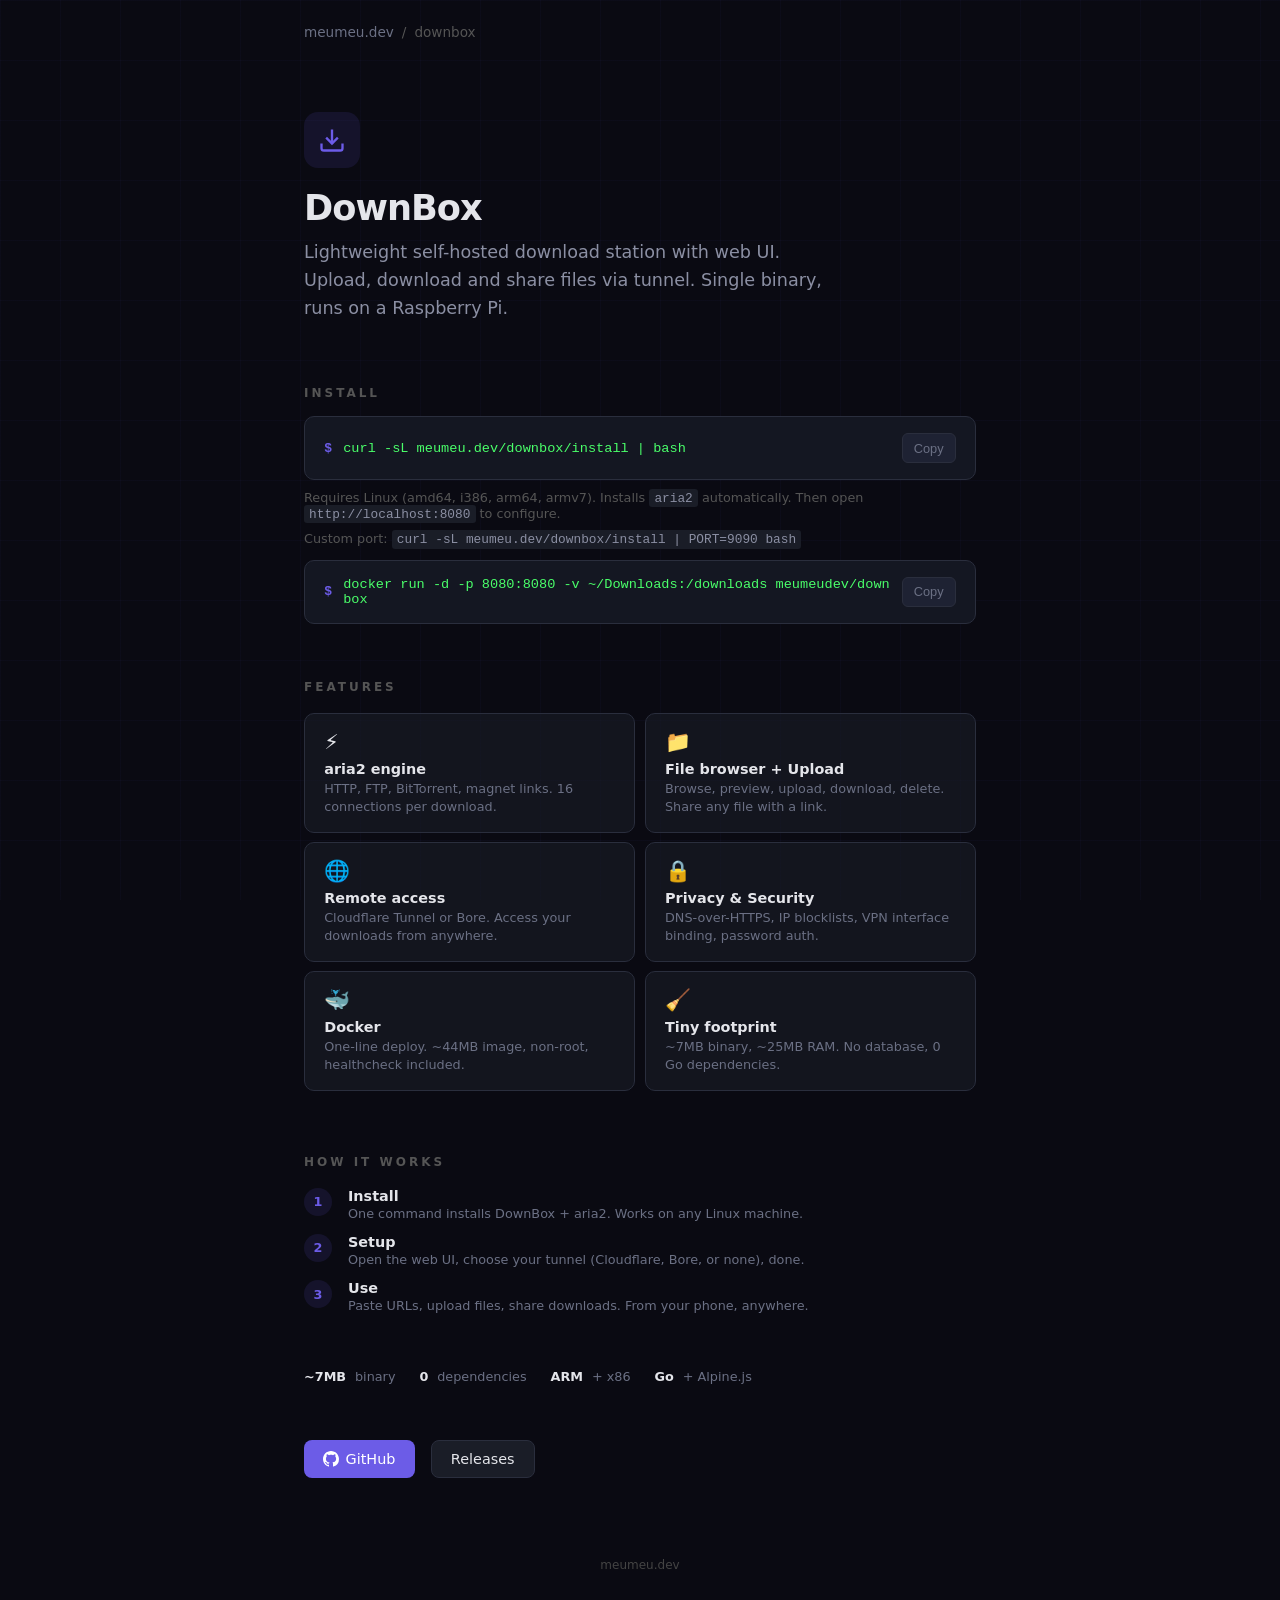
==== docs/index.html @ 7c848ea4 "Add GitHub Pages landing page in docs/ Co-Authored-By: Claude Opus 4.6 (1M context) <noreply@anthrop" ====
<!DOCTYPE html>
<html lang="en">
<head>
    <meta charset="UTF-8">
    <meta name="viewport" content="width=device-width, initial-scale=1.0">
    <title>DownBox — Self-hosted download station</title>
    <meta name="description" content="Lightweight self-hosted download station. Upload, download and share files via tunnel. aria2 + file browser. Single binary, runs on Raspberry Pi.">
    <style>
        * { margin: 0; padding: 0; box-sizing: border-box; }
        body {
            background: #0a0a12;
            color: #e4e5ea;
            font-family: 'Segoe UI', system-ui, -apple-system, sans-serif;
            -webkit-font-smoothing: antialiased;
        }
        a { color: #6c5ce7; text-decoration: none; }
        a:hover { color: #7c6df7; }

        .bg-grid {
            position: fixed; inset: 0; z-index: 0;
            background-image:
                linear-gradient(rgba(108,108,255,0.03) 1px, transparent 1px),
                linear-gradient(90deg, rgba(108,108,255,0.03) 1px, transparent 1px);
            background-size: 60px 60px;
        }

        .wrap { position: relative; z-index: 2; max-width: 720px; margin: 0 auto; padding: 0 1.5rem; }

        /* Nav */
        nav {
            display: flex; align-items: center; gap: 0.5rem;
            padding: 1.5rem 0; font-size: 0.85rem; color: #555;
        }
        nav a { color: #6b7084; }
        nav a:hover { color: #e4e5ea; }

        /* Hero */
        .hero { padding: 3rem 0 2.5rem; }
        .hero-icon {
            width: 56px; height: 56px;
            background: rgba(108, 92, 231, 0.12);
            border-radius: 14px;
            display: flex; align-items: center; justify-content: center;
            margin-bottom: 1.2rem;
        }
        .hero-icon svg { color: #6c5ce7; }
        h1 {
            font-size: 2.2rem; font-weight: 800; letter-spacing: -1px;
            margin-bottom: 0.6rem;
        }
        .hero p {
            font-size: 1.1rem; color: #8b8fa3; line-height: 1.6;
            max-width: 540px;
        }

        /* Install */
        .install-section { padding: 1.5rem 0; }
        .install-section h2 {
            font-size: 0.75rem; text-transform: uppercase;
            letter-spacing: 3px; color: #555; margin-bottom: 1rem;
        }
        .install-box {
            background: #141722;
            border: 1px solid #2a2e3d;
            border-radius: 10px;
            padding: 1rem 1.2rem;
            display: flex; align-items: center; gap: 0.7rem;
        }
        .install-box .prompt { color: #6c5ce7; font-weight: 700; font-family: monospace; }
        .install-box code {
            flex: 1;
            font-family: 'JetBrains Mono', 'Fira Code', monospace;
            font-size: 0.85rem;
            color: #4aff6a;
            word-break: break-all;
        }
        .copy-btn {
            background: #1e2233; border: 1px solid #2a2e3d; border-radius: 6px;
            padding: 0.4rem 0.7rem; cursor: pointer; color: #6b7084;
            font-size: 0.8rem; transition: all 0.15s; display: flex; align-items: center; gap: 0.3rem;
        }
        .copy-btn:hover { border-color: #6c5ce7; color: #e4e5ea; }
        .install-note {
            margin-top: 0.6rem; font-size: 0.8rem; color: #555;
        }
        .install-note code {
            background: #1a1d27; padding: 0.15em 0.4em; border-radius: 3px;
            font-size: 0.8rem; color: #8b8fa3;
        }

        /* Features */
        .features { padding: 2rem 0; }
        .features h2 {
            font-size: 0.75rem; text-transform: uppercase;
            letter-spacing: 3px; color: #555; margin-bottom: 1.2rem;
        }
        .feat-grid {
            display: grid; grid-template-columns: 1fr 1fr; gap: 0.6rem;
        }
        .feat {
            background: rgba(26, 29, 39, 0.6);
            border: 1px solid #2a2e3d;
            border-radius: 10px;
            padding: 1rem 1.2rem;
        }
        .feat-icon { font-size: 1.3rem; margin-bottom: 0.4rem; }
        .feat strong { font-size: 0.9rem; display: block; margin-bottom: 0.2rem; }
        .feat p { font-size: 0.8rem; color: #6b7084; line-height: 1.4; }

        /* How it works */
        .how { padding: 2rem 0; }
        .how h2 {
            font-size: 0.75rem; text-transform: uppercase;
            letter-spacing: 3px; color: #555; margin-bottom: 1.2rem;
        }
        .steps { display: flex; flex-direction: column; gap: 0.8rem; }
        .step {
            display: flex; align-items: flex-start; gap: 1rem;
        }
        .step-num {
            width: 28px; height: 28px; flex-shrink: 0;
            background: rgba(108, 92, 231, 0.12);
            border-radius: 50%;
            display: flex; align-items: center; justify-content: center;
            font-size: 0.8rem; font-weight: 700; color: #6c5ce7;
        }
        .step-text strong { font-size: 0.9rem; display: block; margin-bottom: 0.15rem; }
        .step-text p { font-size: 0.8rem; color: #6b7084; }

        /* Specs */
        .specs {
            display: flex; gap: 1.5rem; padding: 1.5rem 0;
            flex-wrap: wrap;
        }
        .spec {
            font-size: 0.8rem; color: #6b7084;
            display: flex; align-items: center; gap: 0.3rem;
        }
        .spec strong { color: #e4e5ea; }

        /* Links */
        .links {
            display: flex; gap: 1rem; padding: 2rem 0;
        }
        .link-btn {
            display: inline-flex; align-items: center; gap: 0.4rem;
            padding: 0.6rem 1.2rem;
            border-radius: 8px; font-size: 0.9rem; font-weight: 500;
            transition: all 0.15s;
        }
        .link-primary {
            background: #6c5ce7; color: #fff;
        }
        .link-primary:hover { background: #7c6df7; color: #fff; }
        .link-ghost {
            background: #1a1d27; border: 1px solid #2a2e3d; color: #e4e5ea;
        }
        .link-ghost:hover { border-color: #6c5ce7; }

        footer {
            text-align: center; padding: 3rem 0 2rem;
            font-size: 0.75rem; color: #333;
        }
        footer a { color: #444; }

        @media (max-width: 600px) {
            .feat-grid { grid-template-columns: 1fr; }
            h1 { font-size: 1.6rem; }
        }
    </style>
</head>
<body>
    <div class="bg-grid"></div>

    <div class="wrap">
        <nav>
            <a href="https://meumeu.dev">meumeu.dev</a>
            <span>/</span>
            <span>downbox</span>
        </nav>

        <div class="hero">
            <div class="hero-icon">
                <svg width="28" height="28" viewBox="0 0 24 24" fill="none" stroke="currentColor" stroke-width="2">
                    <path d="M21 15v4a2 2 0 0 1-2 2H5a2 2 0 0 1-2-2v-4"/>
                    <polyline points="7 10 12 15 17 10"/>
                    <line x1="12" y1="15" x2="12" y2="3"/>
                </svg>
            </div>
            <h1>DownBox</h1>
            <p>Lightweight self-hosted download station with web UI. Upload, download and share files via tunnel. Single binary, runs on a Raspberry Pi.</p>
        </div>

        <div class="install-section">
            <h2>Install</h2>
            <div class="install-box">
                <span class="prompt">$</span>
                <code id="cmd">curl -sL meumeu.dev/downbox/install | bash</code>
                <button class="copy-btn" onclick="navigator.clipboard.writeText(document.getElementById('cmd').textContent);this.innerHTML='Copied!'">
                    Copy
                </button>
            </div>
            <p class="install-note">
                Requires Linux (amd64, i386, arm64, armv7). Installs <code>aria2</code> automatically.
                Then open <code>http://localhost:8080</code> to configure.
            </p>
            <p class="install-note">
                Custom port: <code>curl -sL meumeu.dev/downbox/install | PORT=9090 bash</code>
            </p>
            <div class="install-box" style="margin-top:0.8rem">
                <span class="prompt">$</span>
                <code id="cmd2">docker run -d -p 8080:8080 -v ~/Downloads:/downloads meumeudev/downbox</code>
                <button class="copy-btn" onclick="navigator.clipboard.writeText(document.getElementById('cmd2').textContent);this.innerHTML='Copied!'">
                    Copy
                </button>
            </div>
        </div>

        <div class="features">
            <h2>Features</h2>
            <div class="feat-grid">
                <div class="feat">
                    <div class="feat-icon">&#9889;</div>
                    <strong>aria2 engine</strong>
                    <p>HTTP, FTP, BitTorrent, magnet links. 16 connections per download.</p>
                </div>
                <div class="feat">
                    <div class="feat-icon">&#128193;</div>
                    <strong>File browser + Upload</strong>
                    <p>Browse, preview, upload, download, delete. Share any file with a link.</p>
                </div>
                <div class="feat">
                    <div class="feat-icon">&#127760;</div>
                    <strong>Remote access</strong>
                    <p>Cloudflare Tunnel or Bore. Access your downloads from anywhere.</p>
                </div>
                <div class="feat">
                    <div class="feat-icon">&#128274;</div>
                    <strong>Privacy &amp; Security</strong>
                    <p>DNS-over-HTTPS, IP blocklists, VPN interface binding, password auth.</p>
                </div>
                <div class="feat">
                    <div class="feat-icon">&#128051;</div>
                    <strong>Docker</strong>
                    <p>One-line deploy. ~44MB image, non-root, healthcheck included.</p>
                </div>
                <div class="feat">
                    <div class="feat-icon">&#129529;</div>
                    <strong>Tiny footprint</strong>
                    <p>~7MB binary, ~25MB RAM. No database, 0 Go dependencies.</p>
                </div>
            </div>
        </div>

        <div class="how">
            <h2>How it works</h2>
            <div class="steps">
                <div class="step">
                    <div class="step-num">1</div>
                    <div class="step-text">
                        <strong>Install</strong>
                        <p>One command installs DownBox + aria2. Works on any Linux machine.</p>
                    </div>
                </div>
                <div class="step">
                    <div class="step-num">2</div>
                    <div class="step-text">
                        <strong>Setup</strong>
                        <p>Open the web UI, choose your tunnel (Cloudflare, Bore, or none), done.</p>
                    </div>
                </div>
                <div class="step">
                    <div class="step-num">3</div>
                    <div class="step-text">
                        <strong>Use</strong>
                        <p>Paste URLs, upload files, share downloads. From your phone, anywhere.</p>
                    </div>
                </div>
            </div>
        </div>

        <div class="specs">
            <div class="spec"><strong>~7MB</strong>&nbsp;binary</div>
            <div class="spec"><strong>0</strong>&nbsp;dependencies</div>
            <div class="spec"><strong>ARM</strong>&nbsp;+ x86</div>
            <div class="spec"><strong>Go</strong>&nbsp;+ Alpine.js</div>
        </div>

        <div class="links">
            <a href="https://github.com/meumeu-dev/downbox" class="link-btn link-primary">
                <svg width="16" height="16" viewBox="0 0 24 24" fill="currentColor">
                    <path d="M12 0C5.37 0 0 5.37 0 12c0 5.31 3.435 9.795 8.205 11.385.6.105.825-.255.825-.57 0-.285-.015-1.23-.015-2.235-3.015.555-3.795-.735-4.035-1.41-.135-.345-.72-1.41-1.23-1.695-.42-.225-1.02-.78-.015-.795.945-.015 1.62.87 1.845 1.23 1.08 1.815 2.805 1.305 3.495.99.105-.78.42-1.305.765-1.605-2.67-.3-5.46-1.335-5.46-5.925 0-1.305.465-2.385 1.23-3.225-.12-.3-.54-1.53.12-3.18 0 0 1.005-.315 3.3 1.23.96-.27 1.98-.405 3-.405s2.04.135 3 .405c2.295-1.56 3.3-1.23 3.3-1.23.66 1.65.24 2.88.12 3.18.765.84 1.23 1.905 1.23 3.225 0 4.605-2.805 5.625-5.475 5.925.435.375.81 1.095.81 2.22 0 1.605-.015 2.895-.015 3.3 0 .315.225.69.825.57A12.02 12.02 0 0024 12c0-6.63-5.37-12-12-12z"/>
                </svg>
                GitHub
            </a>
            <a href="https://github.com/meumeu-dev/downbox/releases" class="link-btn link-ghost">
                Releases
            </a>
        </div>

        <footer>
            <a href="https://meumeu.dev">meumeu.dev</a>
        </footer>
    </div>
</body>
</html>
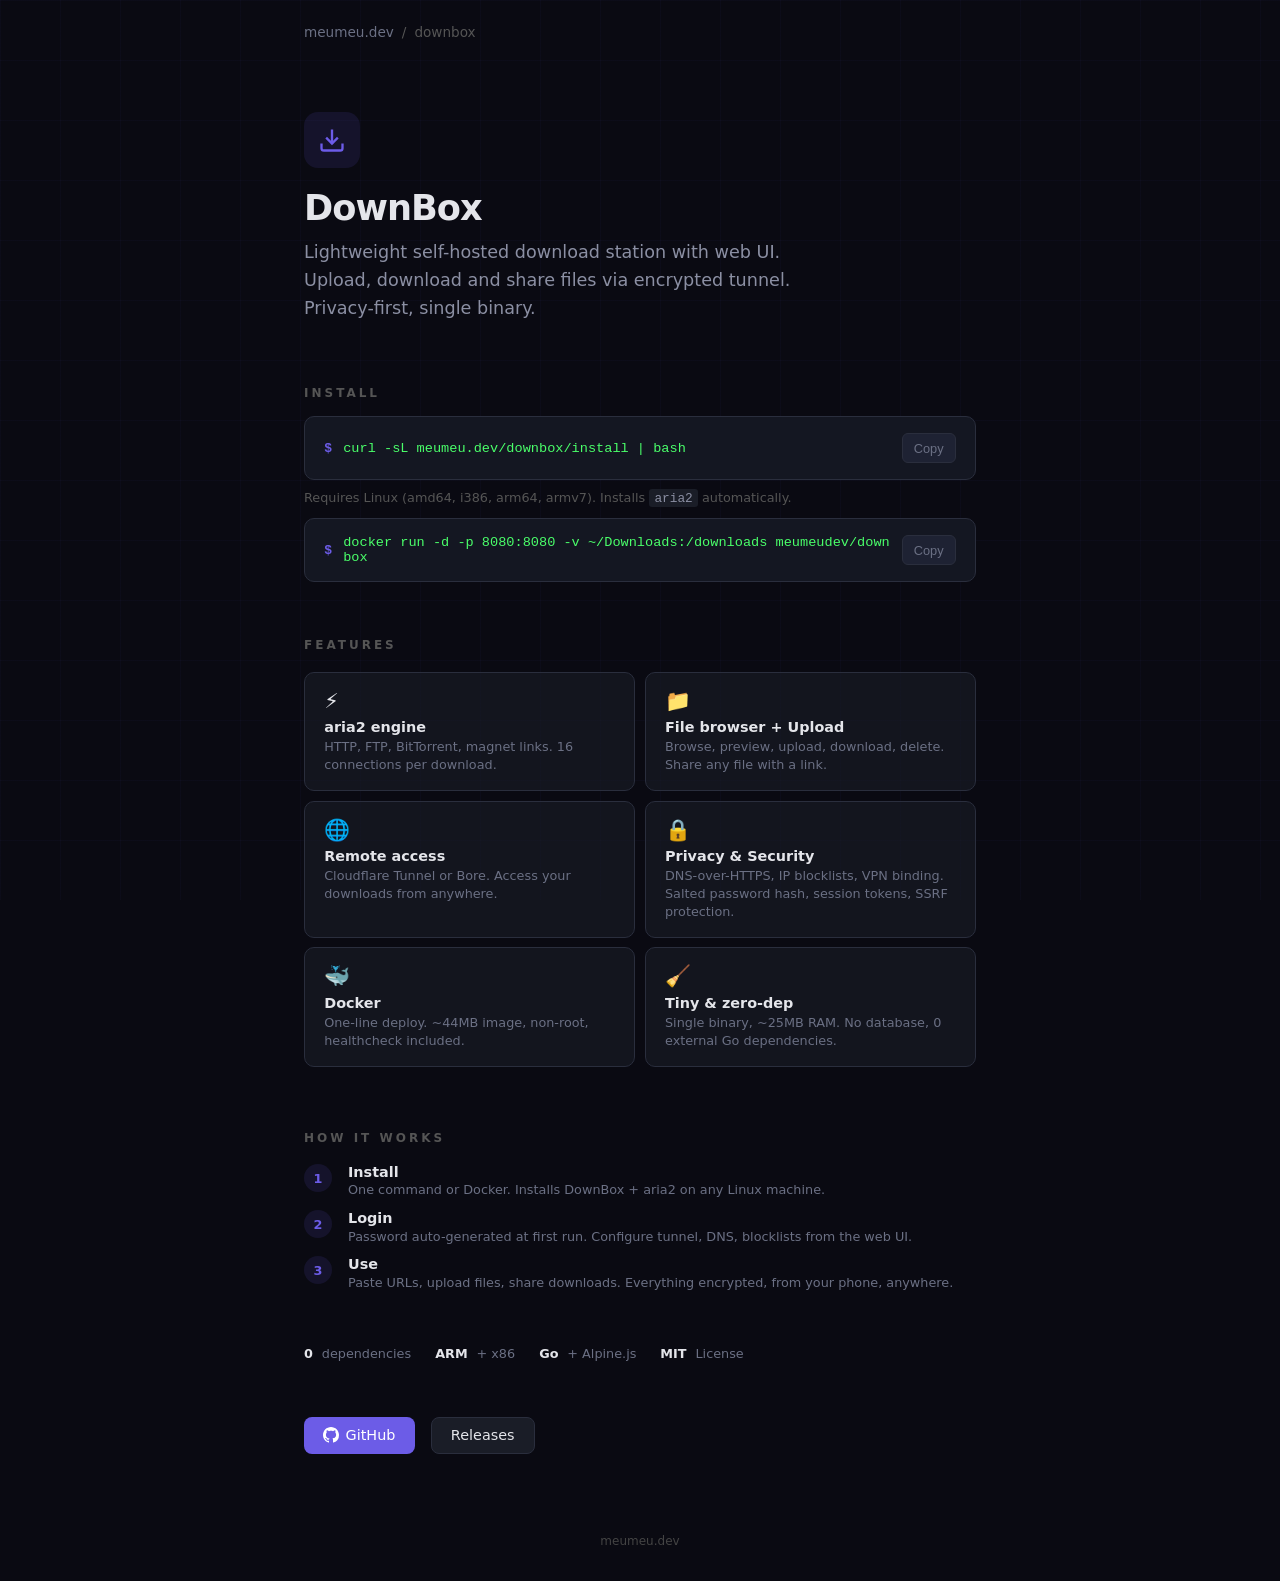
==== commit 017c2b3a: "Update README badges (auto-size), landing page (privacy, encryption) - README: dynamic shields.io ba" ====
--- a/docs/index.html
+++ b/docs/index.html
@@ -4,7 +4,7 @@
     <meta charset="UTF-8">
     <meta name="viewport" content="width=device-width, initial-scale=1.0">
     <title>DownBox — Self-hosted download station</title>
-    <meta name="description" content="Lightweight self-hosted download station. Upload, download and share files via tunnel. aria2 + file browser. Single binary, runs on Raspberry Pi.">
+    <meta name="description" content="Lightweight self-hosted download station. Upload, download and share files via tunnel. DNS-over-HTTPS, IP blocklist, Docker. Single binary.">
     <style>
         * { margin: 0; padding: 0; box-sizing: border-box; }
         body {
@@ -188,7 +188,7 @@
                 </svg>
             </div>
             <h1>DownBox</h1>
-            <p>Lightweight self-hosted download station with web UI. Upload, download and share files via tunnel. Single binary, runs on a Raspberry Pi.</p>
+            <p>Lightweight self-hosted download station with web UI. Upload, download and share files via encrypted tunnel. Privacy-first, single binary.</p>
         </div>
 
         <div class="install-section">
@@ -202,10 +202,6 @@
             </div>
             <p class="install-note">
                 Requires Linux (amd64, i386, arm64, armv7). Installs <code>aria2</code> automatically.
-                Then open <code>http://localhost:8080</code> to configure.
-            </p>
-            <p class="install-note">
-                Custom port: <code>curl -sL meumeu.dev/downbox/install | PORT=9090 bash</code>
             </p>
             <div class="install-box" style="margin-top:0.8rem">
                 <span class="prompt">$</span>
@@ -237,7 +233,7 @@
                 <div class="feat">
                     <div class="feat-icon">&#128274;</div>
                     <strong>Privacy &amp; Security</strong>
-                    <p>DNS-over-HTTPS, IP blocklists, VPN interface binding, password auth.</p>
+                    <p>DNS-over-HTTPS, IP blocklists, VPN binding. Salted password hash, session tokens, SSRF protection.</p>
                 </div>
                 <div class="feat">
                     <div class="feat-icon">&#128051;</div>
@@ -246,8 +242,8 @@
                 </div>
                 <div class="feat">
                     <div class="feat-icon">&#129529;</div>
-                    <strong>Tiny footprint</strong>
-                    <p>~7MB binary, ~25MB RAM. No database, 0 Go dependencies.</p>
+                    <strong>Tiny &amp; zero-dep</strong>
+                    <p>Single binary, ~25MB RAM. No database, 0 external Go dependencies.</p>
                 </div>
             </div>
         </div>
@@ -259,31 +255,31 @@
                     <div class="step-num">1</div>
                     <div class="step-text">
                         <strong>Install</strong>
-                        <p>One command installs DownBox + aria2. Works on any Linux machine.</p>
+                        <p>One command or Docker. Installs DownBox + aria2 on any Linux machine.</p>
                     </div>
                 </div>
                 <div class="step">
                     <div class="step-num">2</div>
                     <div class="step-text">
-                        <strong>Setup</strong>
-                        <p>Open the web UI, choose your tunnel (Cloudflare, Bore, or none), done.</p>
+                        <strong>Login</strong>
+                        <p>Password auto-generated at first run. Configure tunnel, DNS, blocklists from the web UI.</p>
                     </div>
                 </div>
                 <div class="step">
                     <div class="step-num">3</div>
                     <div class="step-text">
                         <strong>Use</strong>
-                        <p>Paste URLs, upload files, share downloads. From your phone, anywhere.</p>
+                        <p>Paste URLs, upload files, share downloads. Everything encrypted, from your phone, anywhere.</p>
                     </div>
                 </div>
             </div>
         </div>
 
         <div class="specs">
-            <div class="spec"><strong>~7MB</strong>&nbsp;binary</div>
             <div class="spec"><strong>0</strong>&nbsp;dependencies</div>
             <div class="spec"><strong>ARM</strong>&nbsp;+ x86</div>
             <div class="spec"><strong>Go</strong>&nbsp;+ Alpine.js</div>
+            <div class="spec"><strong>MIT</strong>&nbsp;License</div>
         </div>
 
         <div class="links">
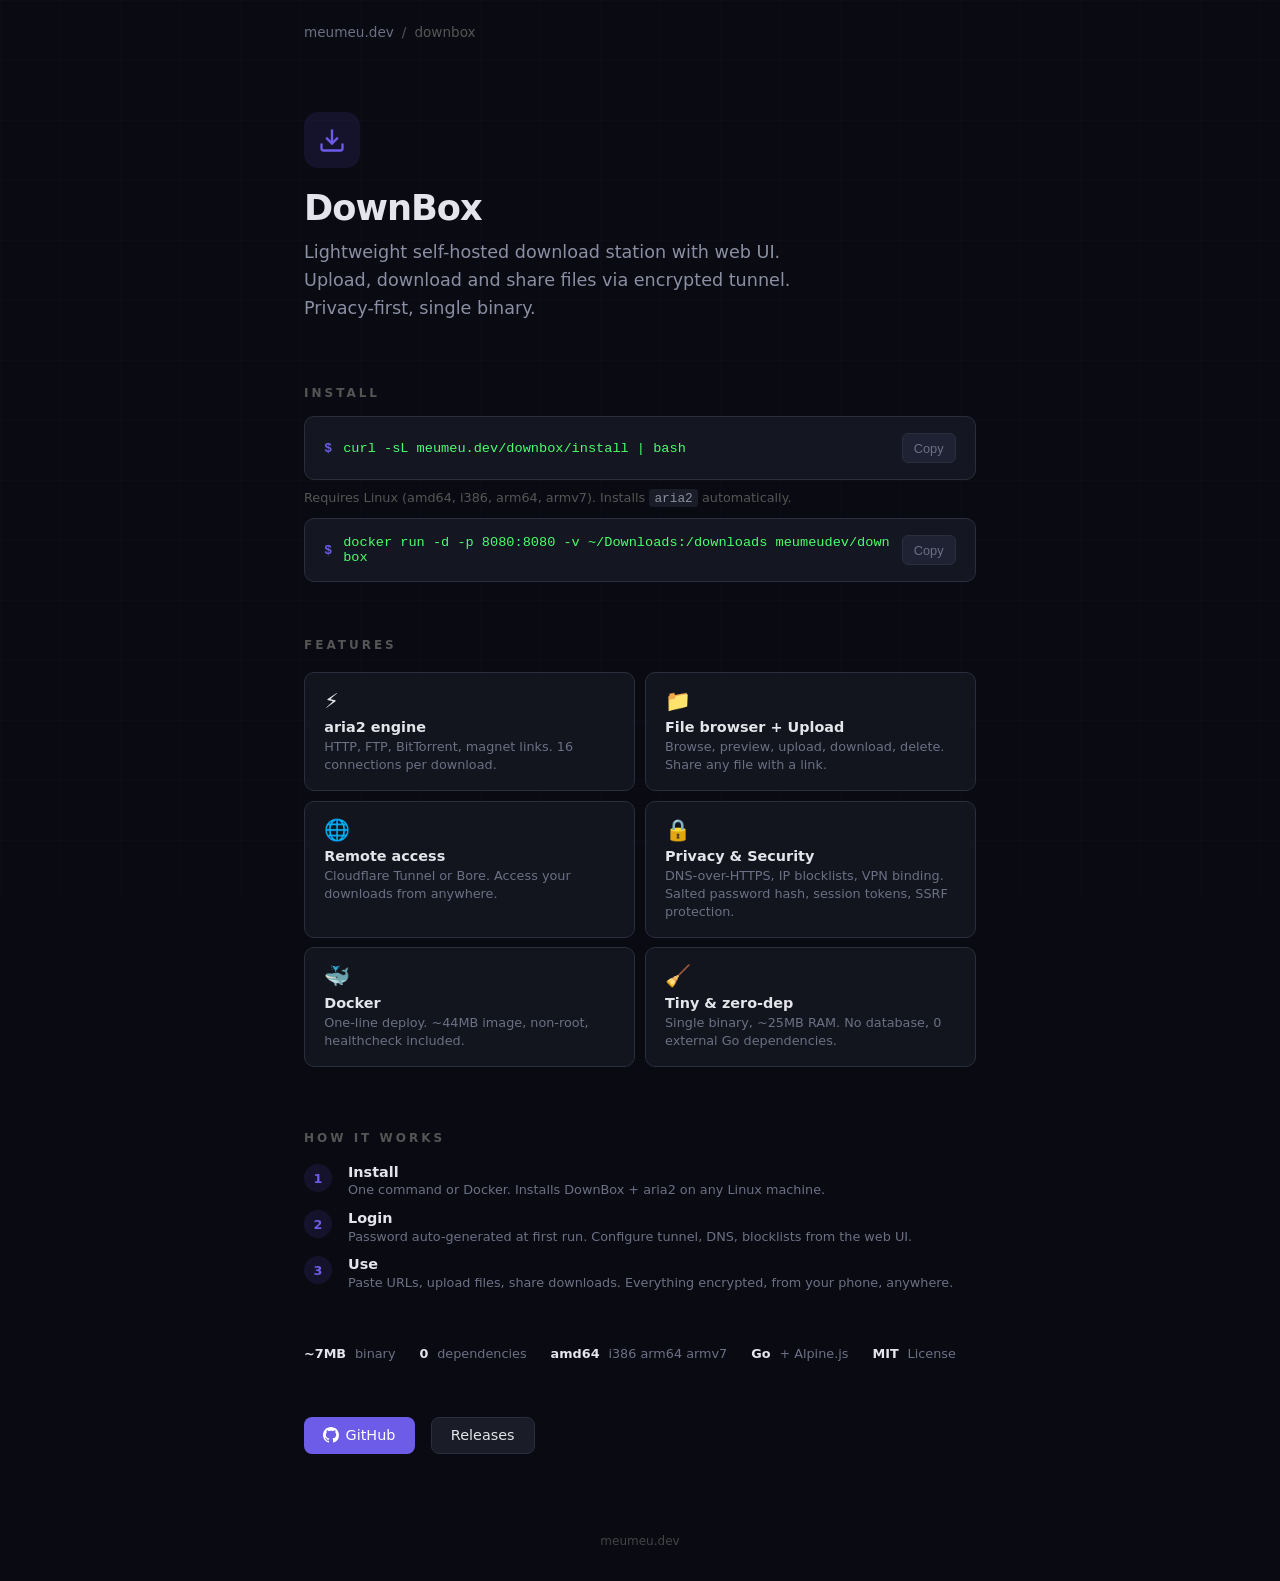
==== commit 9d133dbd: "Landing page: show all arch names, auto-fetch binary size from GitHub API Co-Authored-By: Claude Opu" ====
--- a/docs/index.html
+++ b/docs/index.html
@@ -276,8 +276,9 @@
         </div>
 
         <div class="specs">
+            <div class="spec"><strong id="binSize">~7MB</strong>&nbsp;binary</div>
             <div class="spec"><strong>0</strong>&nbsp;dependencies</div>
-            <div class="spec"><strong>ARM</strong>&nbsp;+ x86</div>
+            <div class="spec"><strong>amd64</strong>&nbsp;i386&nbsp;arm64&nbsp;armv7</div>
             <div class="spec"><strong>Go</strong>&nbsp;+ Alpine.js</div>
             <div class="spec"><strong>MIT</strong>&nbsp;License</div>
         </div>
@@ -298,5 +299,12 @@
             <a href="https://meumeu.dev">meumeu.dev</a>
         </footer>
     </div>
+    <script>
+    fetch('https://api.github.com/repos/meumeu-dev/downbox/releases/latest')
+        .then(r=>r.json()).then(d=>{
+            const a=d.assets&&d.assets.find(a=>a.name==='downbox-amd64');
+            if(a){const mb=(a.size/1024/1024).toFixed(1);document.getElementById('binSize').textContent='~'+mb+'MB';}
+        }).catch(()=>{});
+    </script>
 </body>
 </html>
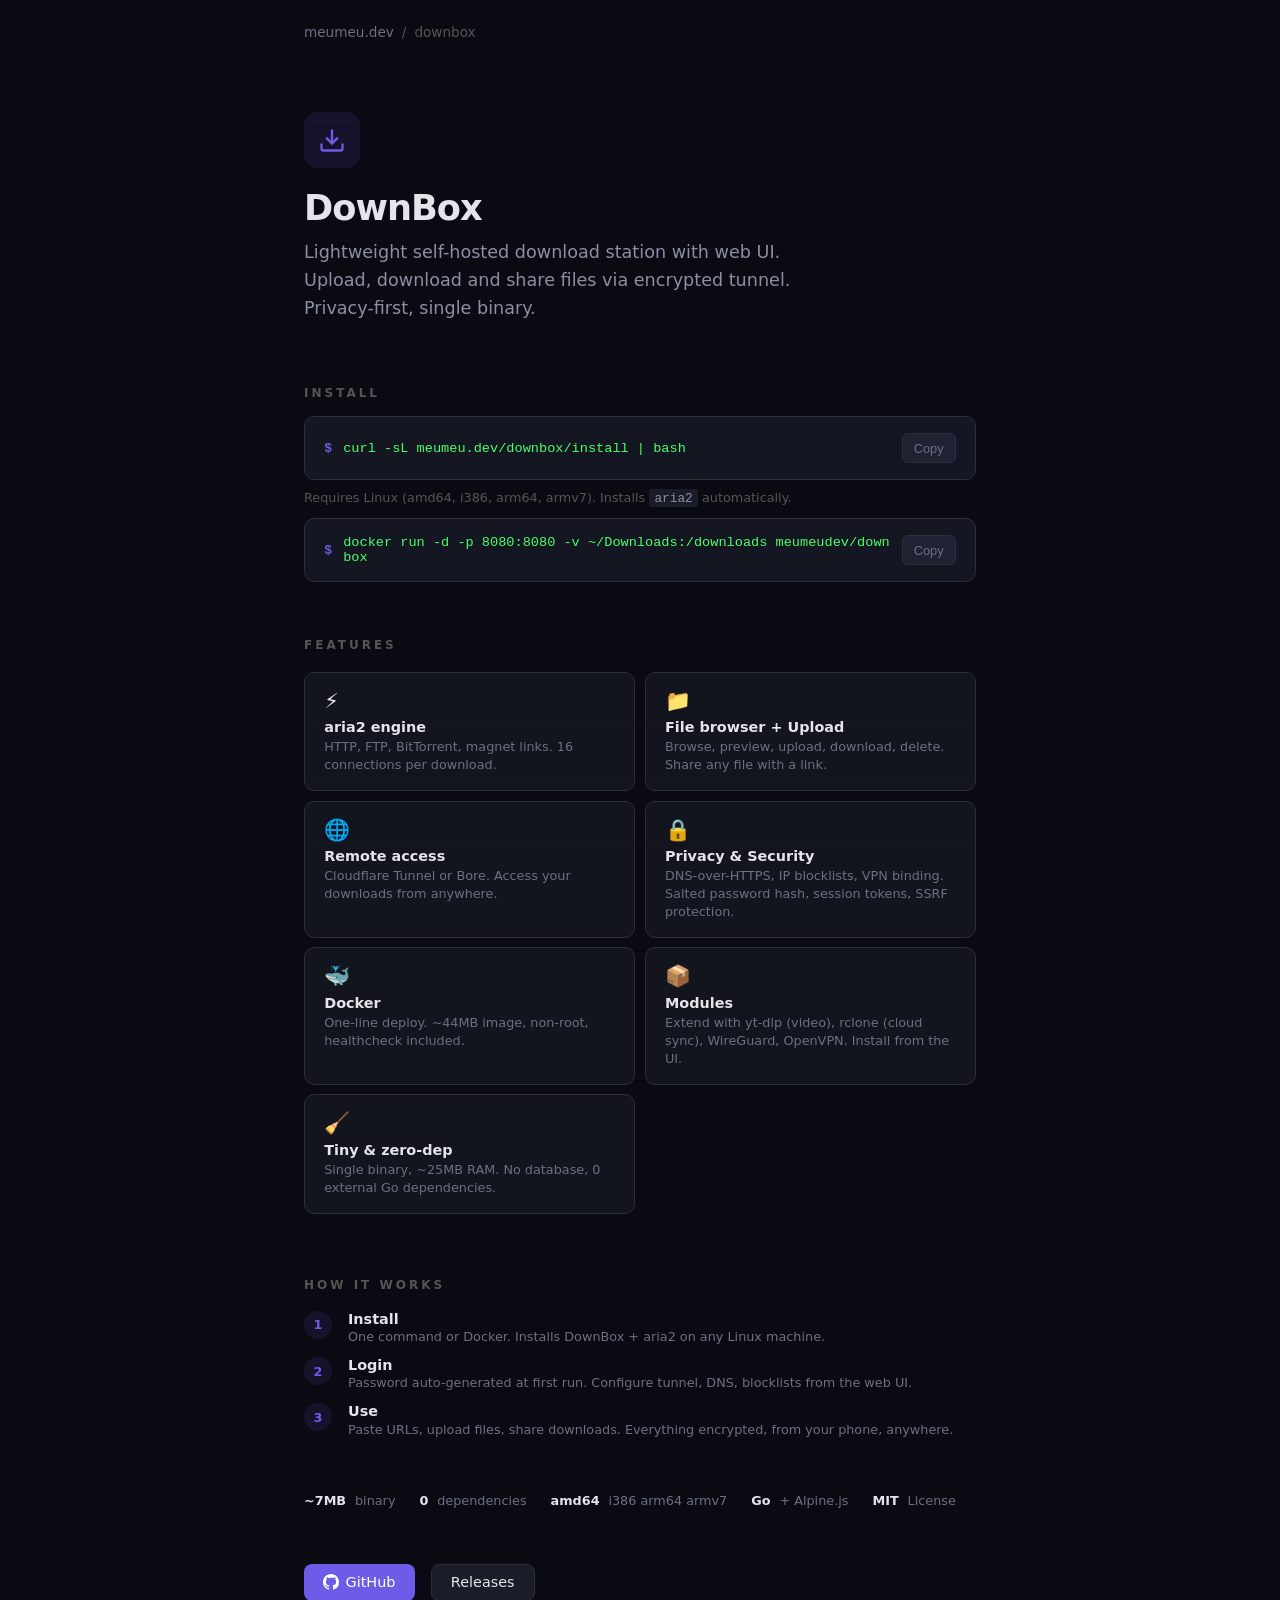
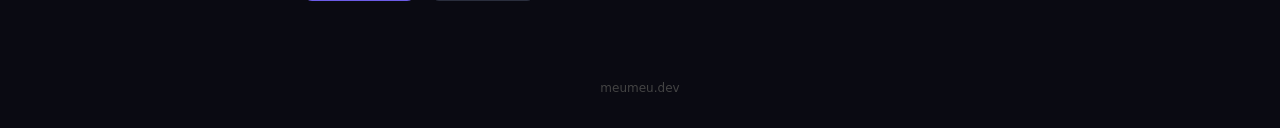
==== commit 26803ce2: "Add module system: yt-dlp, rclone, wireguard, openvpn Module manager with CLI (downbox module list/a" ====
--- a/docs/index.html
+++ b/docs/index.html
@@ -187,7 +187,7 @@
                     <line x1="12" y1="15" x2="12" y2="3"/>
                 </svg>
             </div>
-            <h1>DownBox</h1>
+            <h1>DownBox <span id="ver" style="font-size:0.5em;font-weight:400;color:#6c5ce7"></span></h1>
             <p>Lightweight self-hosted download station with web UI. Upload, download and share files via encrypted tunnel. Privacy-first, single binary.</p>
         </div>
 
@@ -239,6 +239,11 @@
                     <div class="feat-icon">&#128051;</div>
                     <strong>Docker</strong>
                     <p>One-line deploy. ~44MB image, non-root, healthcheck included.</p>
+                </div>
+                <div class="feat">
+                    <div class="feat-icon">&#128230;</div>
+                    <strong>Modules</strong>
+                    <p>Extend with yt-dlp (video), rclone (cloud sync), WireGuard, OpenVPN. Install from the UI.</p>
                 </div>
                 <div class="feat">
                     <div class="feat-icon">&#129529;</div>
@@ -304,6 +309,7 @@
         .then(r=>r.json()).then(d=>{
             const a=d.assets&&d.assets.find(a=>a.name==='downbox-amd64');
             if(a){const mb=(a.size/1024/1024).toFixed(1);document.getElementById('binSize').textContent='~'+mb+'MB';}
+            if(d.tag_name)document.getElementById('ver').textContent=d.tag_name;
         }).catch(()=>{});
     </script>
 </body>
